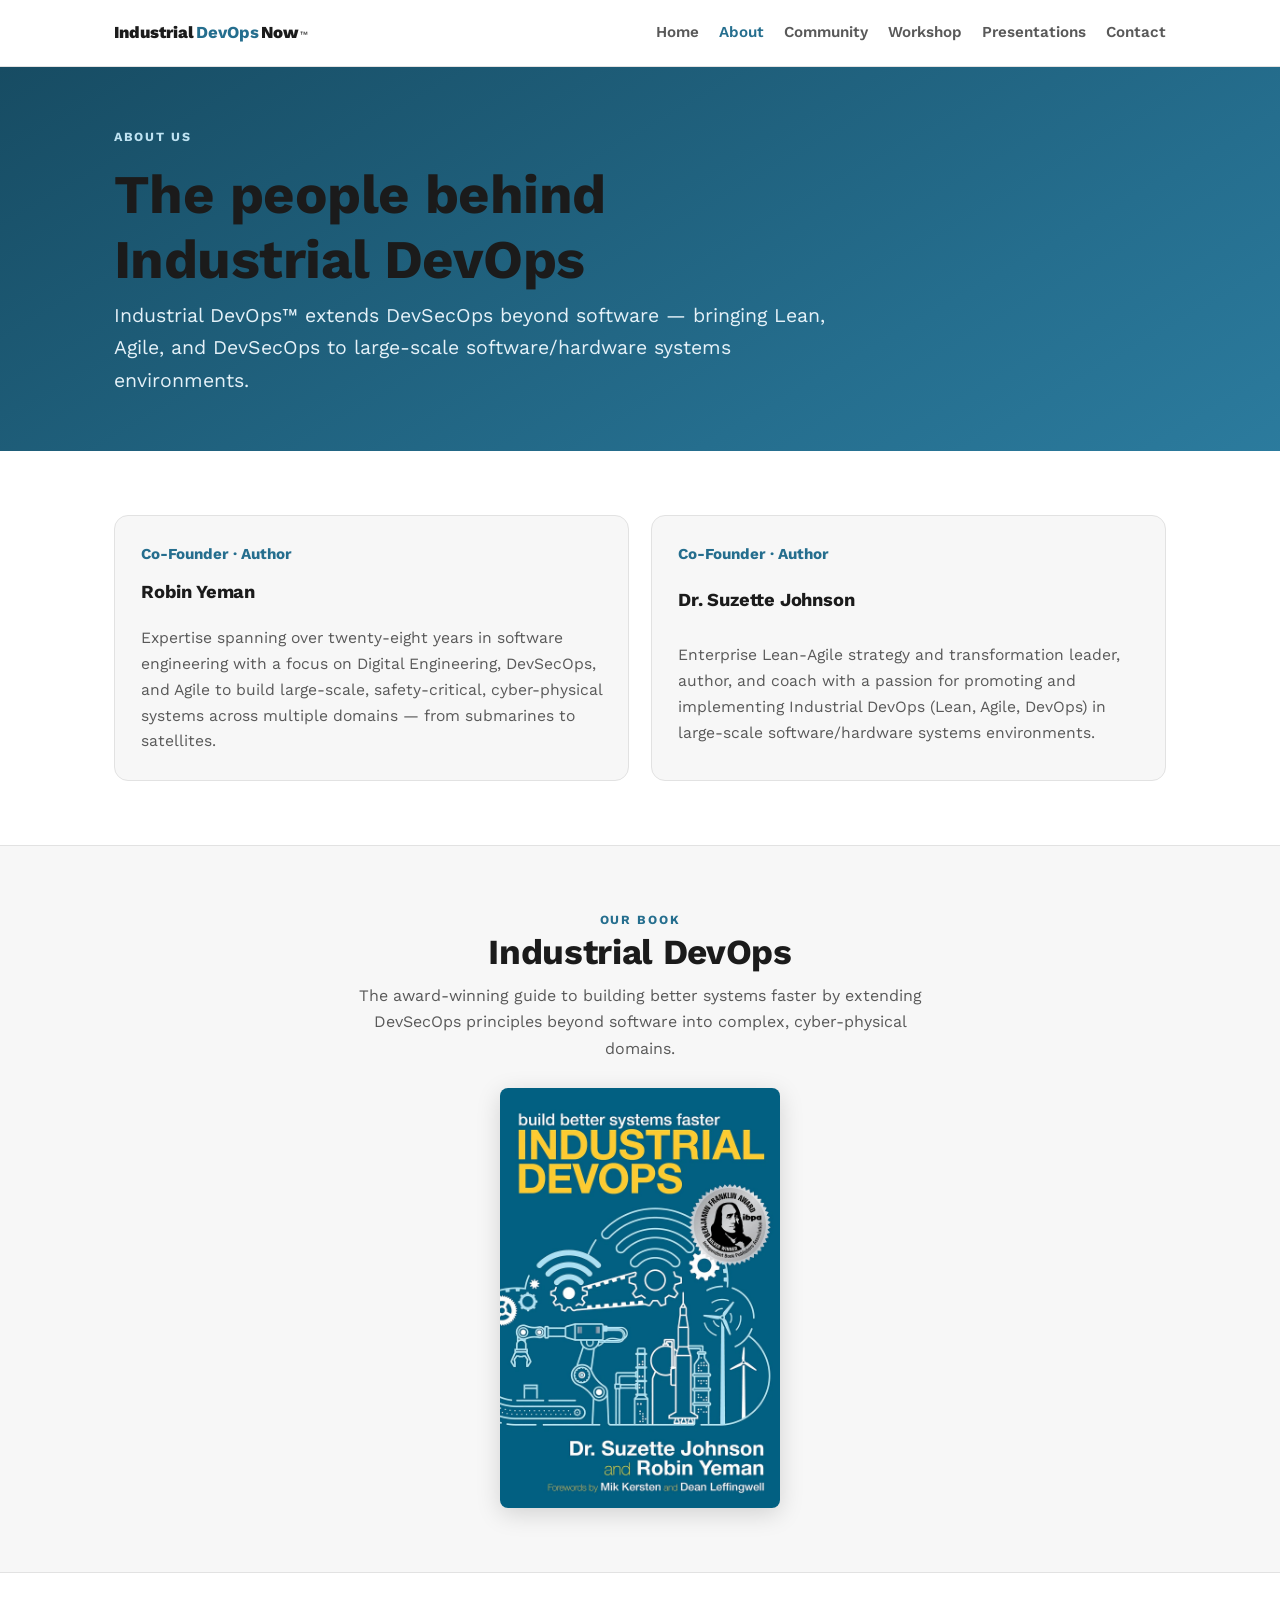
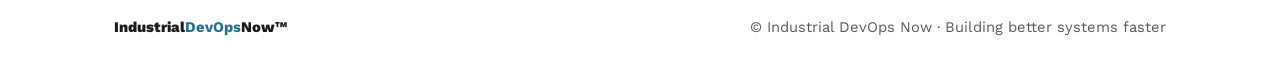
==== about.html @ f5f3d312 "Build Industrial DevOps Now website as static HTML/CSS Rebuild the site as builder-free static pages" ====
<!DOCTYPE html>
<html lang="en">
<head>
<meta charset="UTF-8">
<meta name="viewport" content="width=device-width, initial-scale=1.0">
<title>About — Industrial DevOps Now</title>
<meta name="description" content="About Industrial DevOps Now — Robin Yeman and Dr. Suzette Johnson, advancing Industrial DevOps for large-scale, safety-critical cyber-physical systems.">
<link rel="preconnect" href="https://fonts.googleapis.com">
<link rel="preconnect" href="https://fonts.gstatic.com" crossorigin>
<link href="https://fonts.googleapis.com/css2?family=Work+Sans:wght@400;500;600;700;800&display=swap" rel="stylesheet">
<link rel="stylesheet" href="assets/style.css">
</head>
<body>

<header class="nav">
  <div class="wrap">
    <a class="brand" href="index.html">Industrial<b>DevOps</b>Now<span class="tm">™</span></a>
    <button class="menu-btn" aria-label="Menu" onclick="document.getElementById('m').classList.toggle('open')">☰</button>
    <nav id="m">
      <a href="index.html">Home</a>
      <a href="about.html" class="active">About</a>
      <a href="community.html">Community</a>
      <a href="workshop.html">Workshop</a>
      <a href="presentations.html">Presentations</a>
      <a href="contact.html">Contact</a>
    </nav>
  </div>
</header>

<div class="hero small">
  <div class="wrap">
    <div class="eyebrow">About Us</div>
    <h1>The people behind Industrial DevOps</h1>
    <p class="lead">Industrial DevOps™ extends DevSecOps beyond software — bringing Lean, Agile, and
      DevSecOps to large-scale software/hardware systems environments.</p>
  </div>
</div>

<section>
  <div class="wrap">
    <div class="grid cols-2">
      <div class="card bio">
        <div class="role">Co-Founder · Author</div>
        <h3>Robin Yeman</h3>
        <p>Expertise spanning over twenty-eight years in software engineering with a focus on
          Digital Engineering, DevSecOps, and Agile to build large-scale, safety-critical,
          cyber-physical systems across multiple domains — from submarines to satellites.</p>
      </div>
      <div class="card bio">
        <div class="role">Co-Founder · Author</div>
        <h3>Dr. Suzette Johnson</h3>
        <p>Enterprise Lean-Agile strategy and transformation leader, author, and coach with a
          passion for promoting and implementing Industrial DevOps (Lean, Agile, DevOps) in
          large-scale software/hardware systems environments.</p>
      </div>
    </div>
  </div>
</section>

<section class="cta">
  <div class="wrap">
    <div class="eyebrow">Our Book</div>
    <h2>Industrial DevOps</h2>
    <p>The award-winning guide to building better systems faster by extending DevSecOps principles
      beyond software into complex, cyber-physical domains.</p>
    <img src="assets/ido-cover.jpg" alt="Industrial DevOps book cover" style="max-width:280px;margin:8px auto 0;border-radius:8px;box-shadow:0 6px 24px rgba(0,0,0,.15)">
  </div>
</section>

<footer>
  <div class="wrap">
    <div class="foot-brand">Industrial<b>DevOps</b>Now™</div>
    <div>© Industrial DevOps Now · Building better systems faster</div>
  </div>
</footer>

</body>
</html>
---- assets/style.css ----
/* Industrial DevOps Now — shared styles
   Brand: teal #256e8e (dark #174c63, light #3288ad), ink #1b1b1b, font Work Sans */
:root{
  --teal:#256e8e; --teal-dark:#174c63; --teal-light:#3288ad;
  --ink:#1b1b1b; --ink-soft:#595959; --line:#e2e2e2; --panel:#f7f7f7;
  --bg:#ffffff; --gold:#f0a500; --maxw:1100px;
}
*{box-sizing:border-box;margin:0;padding:0}
html{scroll-behavior:smooth}
body{font-family:'Work Sans',Helvetica,Arial,sans-serif;color:var(--ink);
  line-height:1.65;background:var(--bg);-webkit-font-smoothing:antialiased}
h1,h2,h3,h4{line-height:1.2;font-weight:700;letter-spacing:-.01em;color:var(--ink)}
a{color:var(--teal);text-decoration:none}
a:hover{text-decoration:underline}
img{max-width:100%;display:block}
.wrap{max-width:var(--maxw);margin:0 auto;padding:0 24px}
.eyebrow{text-transform:uppercase;letter-spacing:.14em;font-size:.78rem;font-weight:700;color:var(--teal)}

/* ---------- Header / nav ---------- */
header.nav{position:sticky;top:0;background:rgba(255,255,255,.95);backdrop-filter:blur(8px);
  border-bottom:1px solid var(--line);z-index:20}
.nav .wrap{display:flex;align-items:center;justify-content:space-between;height:66px}
.brand{display:flex;align-items:baseline;gap:2px;font-weight:800;color:var(--ink);font-size:1.05rem}
.brand b{color:var(--teal)}
.brand .tm{font-size:.6rem;color:var(--ink-soft);font-weight:600}
.nav nav{display:flex;flex-wrap:wrap}
.nav nav a{margin-left:20px;color:var(--ink-soft);font-size:.95rem;font-weight:600}
.nav nav a:hover,.nav nav a.active{color:var(--teal);text-decoration:none}
.nav .menu-btn{display:none;background:none;border:0;font-size:1.5rem;color:var(--ink);cursor:pointer}
@media(max-width:780px){
  .nav nav{display:none;position:absolute;top:66px;left:0;right:0;background:#fff;
    flex-direction:column;border-bottom:1px solid var(--line);padding:10px 24px}
  .nav nav.open{display:flex}
  .nav nav a{margin:8px 0}
  .nav .menu-btn{display:block}
}

/* ---------- Hero ---------- */
.hero{background:linear-gradient(150deg,var(--teal-dark) 0%,var(--teal) 70%,var(--teal-light) 130%);
  color:#fff;padding:88px 0 80px}
.hero .eyebrow{color:#bfe3f2}
.hero h1{font-size:clamp(2rem,5vw,3.4rem);margin:14px 0 18px;max-width:20ch}
.hero p.lead{font-size:1.22rem;color:#e4f1f8;max-width:62ch}
.hero.small{padding:60px 0 54px}
.hero.small h1{margin-bottom:8px}
.meta-row{display:flex;flex-wrap:wrap;gap:12px;margin:30px 0 32px}
.chip{background:rgba(255,255,255,.13);border:1px solid rgba(255,255,255,.25);
  padding:8px 16px;border-radius:999px;font-size:.9rem;font-weight:600}

/* ---------- Buttons ---------- */
.btn{display:inline-block;background:var(--gold);color:#1b1b1b;font-weight:700;
  padding:14px 28px;border-radius:8px;font-size:1rem;border:0;cursor:pointer}
.btn:hover{background:#ffb920;text-decoration:none}
.btn.ghost{background:transparent;border:1px solid rgba(255,255,255,.45);color:#fff;margin-left:10px}
.btn.teal{background:var(--teal);color:#fff}
.btn.teal:hover{background:var(--teal-dark)}

/* ---------- Sections ---------- */
section{padding:64px 0;border-bottom:1px solid var(--line)}
section h2{font-size:clamp(1.6rem,3.4vw,2.2rem);margin-bottom:8px}
section .sub{color:var(--ink-soft);font-size:1.08rem;max-width:66ch;margin-bottom:34px}
.center{text-align:center}
.center .sub{margin-left:auto;margin-right:auto}

/* ---------- Grids & cards ---------- */
.grid{display:grid;gap:22px}
.cols-3{grid-template-columns:repeat(3,1fr)}
.cols-2{grid-template-columns:repeat(2,1fr)}
@media(max-width:780px){.cols-3,.cols-2{grid-template-columns:1fr}}
.card{background:var(--panel);border:1px solid var(--line);border-radius:14px;padding:26px}
.card h3{font-size:1.15rem;margin-bottom:8px}
.card p{color:var(--ink-soft);font-size:.98rem}
.card .num{font-size:.8rem;font-weight:700;color:var(--teal);letter-spacing:.1em}

/* ---------- Bio ---------- */
.bio{display:grid;grid-template-columns:1fr;gap:14px}
.bio .role{color:var(--teal);font-weight:700;font-size:.95rem}

/* ---------- Lifecycle pills ---------- */
.lifecycle{display:flex;flex-wrap:wrap;gap:10px;margin-top:8px}
.lifecycle span{background:#fff;border:1px solid var(--line);border-radius:8px;
  padding:8px 14px;font-size:.9rem;font-weight:600;color:var(--ink)}
.lifecycle span::after{content:"→";margin-left:10px;color:var(--teal);font-weight:700}
.lifecycle span:last-child::after{content:""}

/* ---------- Agenda ---------- */
.agenda{list-style:none}
.agenda li{display:grid;grid-template-columns:120px 1fr;gap:20px;padding:18px 0;border-top:1px solid var(--line)}
.agenda li:first-child{border-top:none}
.agenda .time{font-weight:700;color:var(--teal)}
.agenda .what strong{display:block}
.agenda .what span{color:var(--ink-soft);font-size:.96rem}
@media(max-width:560px){.agenda li{grid-template-columns:84px 1fr;gap:12px}}

/* ---------- Events list ---------- */
.event{display:grid;grid-template-columns:120px 1fr;gap:22px;padding:22px 0;border-top:1px solid var(--line)}
.event:first-child{border-top:none}
.event .date{font-weight:700;color:var(--teal)}
.event .date small{display:block;color:var(--ink-soft);font-weight:500}
.event h3{font-size:1.12rem;margin-bottom:4px}
.event .place{color:var(--ink-soft);font-size:.95rem}
@media(max-width:560px){.event{grid-template-columns:1fr;gap:6px}}

/* ---------- Forms ---------- */
form.contact{max-width:560px}
form.contact label{display:block;font-weight:600;margin:16px 0 6px}
form.contact input,form.contact textarea{width:100%;padding:12px 14px;border:1px solid var(--line);
  border-radius:8px;font:inherit;color:var(--ink);background:#fff}
form.contact textarea{min-height:150px;resize:vertical}
form.contact .btn{margin-top:22px}

/* ---------- Resource / download ---------- */
.resource{display:flex;align-items:center;justify-content:space-between;gap:16px;
  background:var(--panel);border:1px solid var(--line);border-radius:12px;padding:20px 24px;margin-bottom:14px}
.resource .meta strong{display:block}
.resource .meta span{color:var(--ink-soft);font-size:.9rem}

/* ---------- CTA band ---------- */
.cta{background:var(--panel);text-align:center}
.cta h2{margin-bottom:10px}
.cta p{color:var(--ink-soft);max-width:58ch;margin:0 auto 26px}

/* ---------- Footer ---------- */
footer{padding:42px 0;color:var(--ink-soft);font-size:.92rem;background:#fff}
footer .wrap{display:flex;justify-content:space-between;flex-wrap:wrap;gap:14px;align-items:center}
footer a{color:var(--ink-soft)}
footer .foot-brand{font-weight:800;color:var(--ink)}
footer .foot-brand b{color:var(--teal)}
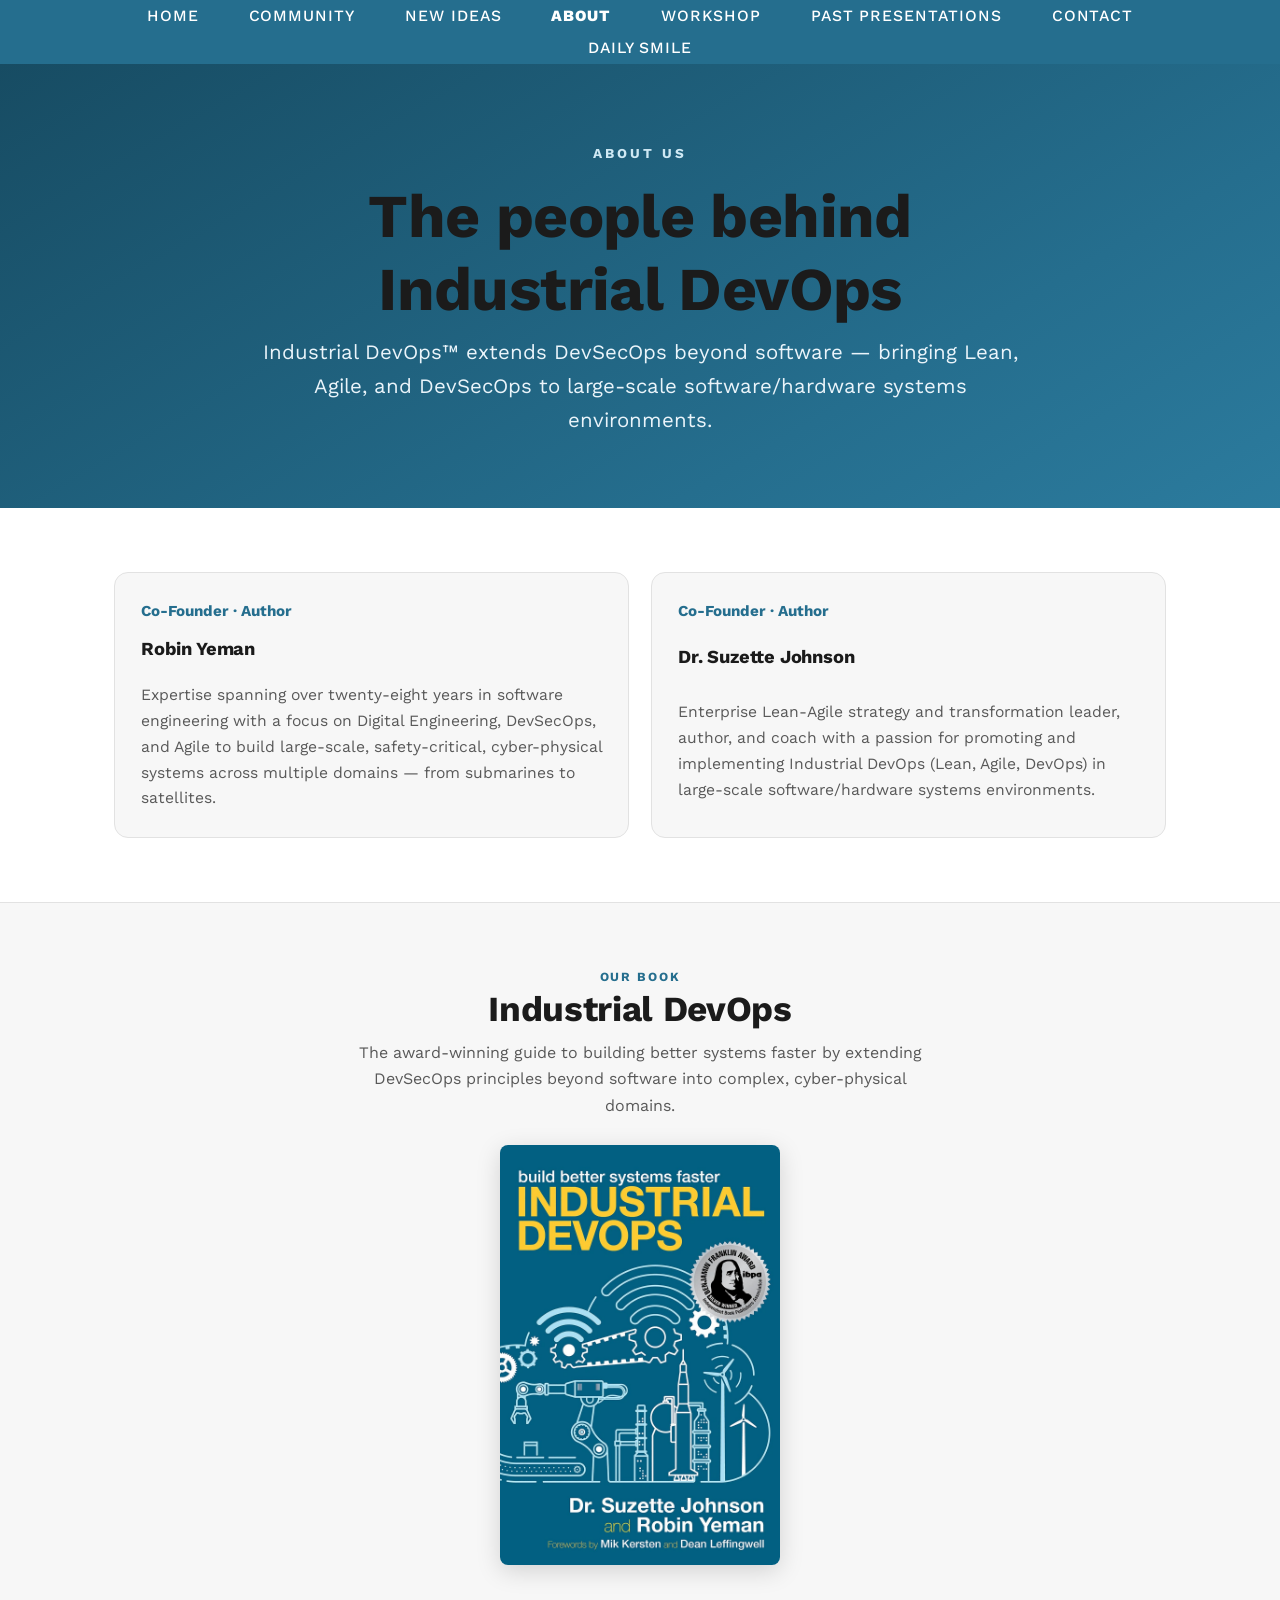
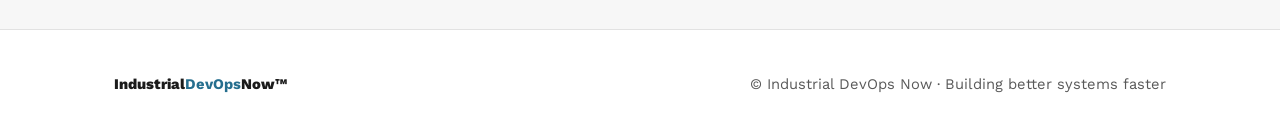
==== commit e78ae75d: "Shared header/footer on every page; restore New Ideas + Daily Smile Nav is now defined once in asset" ====
--- a/about.html
+++ b/about.html
@@ -12,20 +12,7 @@
 </head>
 <body>
 
-<header class="nav">
-  <div class="wrap">
-    <a class="brand" href="index.html">Industrial<b>DevOps</b>Now<span class="tm">™</span></a>
-    <button class="menu-btn" aria-label="Menu" onclick="document.getElementById('m').classList.toggle('open')">☰</button>
-    <nav id="m">
-      <a href="index.html">Home</a>
-      <a href="about.html" class="active">About</a>
-      <a href="community.html">Community</a>
-      <a href="workshop.html">Workshop</a>
-      <a href="presentations.html">Presentations</a>
-      <a href="contact.html">Contact</a>
-    </nav>
-  </div>
-</header>
+<div id="site-header"></div>
 
 <div class="hero small">
   <div class="wrap">
@@ -67,12 +54,8 @@
   </div>
 </section>
 
-<footer>
-  <div class="wrap">
-    <div class="foot-brand">Industrial<b>DevOps</b>Now™</div>
-    <div>© Industrial DevOps Now · Building better systems faster</div>
-  </div>
-</footer>
+<div id="site-footer"></div>
 
+<script src="assets/site.js"></script>
 </body>
 </html>
--- a/assets/style.css
+++ b/assets/style.css
@@ -16,36 +16,65 @@
 .wrap{max-width:var(--maxw);margin:0 auto;padding:0 24px}
 .eyebrow{text-transform:uppercase;letter-spacing:.14em;font-size:.78rem;font-weight:700;color:var(--teal)}
 
-/* ---------- Header / nav ---------- */
-header.nav{position:sticky;top:0;background:rgba(255,255,255,.95);backdrop-filter:blur(8px);
-  border-bottom:1px solid var(--line);z-index:20}
-.nav .wrap{display:flex;align-items:center;justify-content:space-between;height:66px}
-.brand{display:flex;align-items:baseline;gap:2px;font-weight:800;color:var(--ink);font-size:1.05rem}
-.brand b{color:var(--teal)}
-.brand .tm{font-size:.6rem;color:var(--ink-soft);font-weight:600}
-.nav nav{display:flex;flex-wrap:wrap}
-.nav nav a{margin-left:20px;color:var(--ink-soft);font-size:.95rem;font-weight:600}
-.nav nav a:hover,.nav nav a.active{color:var(--teal);text-decoration:none}
-.nav .menu-btn{display:none;background:none;border:0;font-size:1.5rem;color:var(--ink);cursor:pointer}
-@media(max-width:780px){
-  .nav nav{display:none;position:absolute;top:66px;left:0;right:0;background:#fff;
-    flex-direction:column;border-bottom:1px solid var(--line);padding:10px 24px}
+/* ---------- Header / nav (full-width teal band, centered white links) ---------- */
+header.nav{position:sticky;top:0;background:var(--teal);z-index:20}
+.nav .wrap{display:flex;align-items:center;justify-content:center;height:64px;position:relative}
+.brand{display:none}              /* original has no wordmark — centered links only */
+.nav nav{display:flex;flex-wrap:wrap;justify-content:center;gap:6px}
+.nav nav a{padding:0 22px;color:#fff;font-size:.98rem;font-weight:500;text-transform:uppercase;
+  letter-spacing:.06em}
+.nav nav a:hover{color:#fff;text-decoration:none;opacity:.85}
+.nav nav a.active{font-weight:800;text-decoration:none}
+.nav .menu-btn{display:none;background:none;border:0;font-size:1.6rem;color:#fff;cursor:pointer;
+  position:absolute;right:24px}
+@media(max-width:880px){
+  .nav .wrap{justify-content:flex-start}
+  .nav nav{display:none;position:absolute;top:64px;left:0;right:0;background:var(--teal);
+    flex-direction:column;align-items:center;padding:12px 24px;z-index:30}
   .nav nav.open{display:flex}
-  .nav nav a{margin:8px 0}
+  .nav nav a{margin:9px 0;padding:0}
   .nav .menu-btn{display:block}
 }
 
-/* ---------- Hero ---------- */
+/* ---------- Hero (centered banner, GoDaddy-style) ---------- */
 .hero{background:linear-gradient(150deg,var(--teal-dark) 0%,var(--teal) 70%,var(--teal-light) 130%);
-  color:#fff;padding:88px 0 80px}
-.hero .eyebrow{color:#bfe3f2}
-.hero h1{font-size:clamp(2rem,5vw,3.4rem);margin:14px 0 18px;max-width:20ch}
-.hero p.lead{font-size:1.22rem;color:#e4f1f8;max-width:62ch}
-.hero.small{padding:60px 0 54px}
-.hero.small h1{margin-bottom:8px}
-.meta-row{display:flex;flex-wrap:wrap;gap:12px;margin:30px 0 32px}
+  color:#fff;padding:104px 0 96px;text-align:center}
+.hero .eyebrow{color:#cfe9f4;letter-spacing:.22em;font-size:.85rem}
+.hero h1{font-size:clamp(2.2rem,5.6vw,3.8rem);margin:16px auto 18px;max-width:18ch}
+.hero p.lead{font-size:1.28rem;color:#eaf4fa;max-width:60ch;margin-left:auto;margin-right:auto}
+.hero.small{padding:78px 0 70px}
+.hero.small h1{margin-bottom:10px}
+.meta-row{display:flex;flex-wrap:wrap;gap:12px;margin:30px auto 32px;justify-content:center}
 .chip{background:rgba(255,255,255,.13);border:1px solid rgba(255,255,255,.25);
   padding:8px 16px;border-radius:999px;font-size:.9rem;font-weight:600}
+
+/* ---------- Split hero (book cover + tagline, like the original) ---------- */
+.split{background:var(--panel);border-bottom:1px solid var(--line);padding:64px 0}
+.split .wrap{display:grid;grid-template-columns:minmax(0,360px) 1fr;gap:54px;align-items:center}
+.split .cover img{border-radius:8px;box-shadow:0 12px 36px rgba(0,0,0,.22);width:100%}
+.split .copy .eyebrow{font-size:.95rem;letter-spacing:.18em}
+.split .copy h1{font-size:clamp(2.1rem,5vw,3.3rem);margin:8px 0 14px}
+.split .copy .tagsub{text-transform:uppercase;letter-spacing:.14em;font-weight:700;
+  color:var(--teal);font-size:1rem;margin-bottom:18px}
+.split .copy p{font-size:1.2rem;color:var(--ink-soft);max-width:46ch;margin-bottom:26px}
+@media(max-width:820px){
+  .split .wrap{grid-template-columns:1fr;gap:30px;text-align:center;justify-items:center}
+  .split .cover{max-width:280px}
+  .split .copy p{margin-left:auto;margin-right:auto}
+}
+
+/* ---------- Full-width banner band (stacked, centered text) ---------- */
+.band{padding:84px 0;text-align:center;border-bottom:1px solid var(--line)}
+.band .eyebrow{letter-spacing:.2em}
+.band h2{font-size:clamp(1.7rem,3.8vw,2.5rem);margin:10px auto 14px;max-width:22ch}
+.band p{font-size:1.18rem;max-width:60ch;margin:0 auto;color:var(--ink-soft)}
+.band.teal{background:var(--teal);color:#fff;border-bottom:0}
+.band.teal .eyebrow{color:#cfe9f4}.band.teal p{color:#eaf4fa}
+.band.teal a{color:#fff}
+.band.dark{background:var(--teal-dark);color:#fff;border-bottom:0}
+.band.dark .eyebrow{color:#cfe9f4}.band.dark p{color:#eaf4fa}
+.band.light{background:var(--panel)}
+.band .divider{width:60px;height:3px;background:var(--gold);margin:18px auto 0;border-radius:3px}
 
 /* ---------- Buttons ---------- */
 .btn{display:inline-block;background:var(--gold);color:#1b1b1b;font-weight:700;
